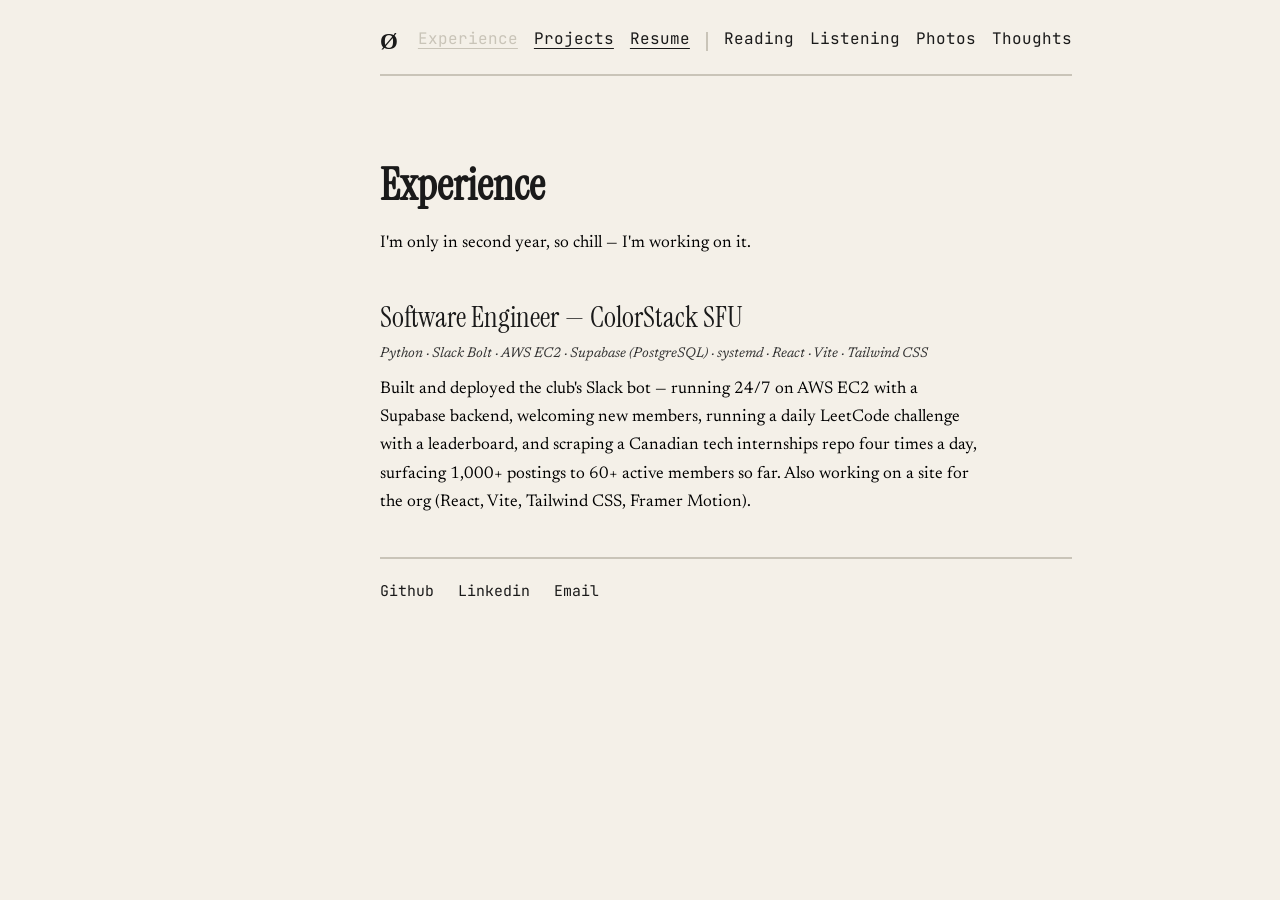
==== experience.html @ ca570e71 "Add Email link to footer on every page Co-Authored-By: Claude Opus 5.5 <noreply@anthropic.com>" ====
<!DOCTYPE html>
<html lang="en">
<head>
<meta charset="UTF-8">
<meta name="viewport" content="width=device-width, initial-scale=1.0">
<meta name="robots" content="noindex, nofollow, noimageindex">
<title>Portfolio</title>
<link rel="preconnect" href="https://fonts.googleapis.com">
<link rel="preconnect" href="https://fonts.gstatic.com" crossorigin>
<link href="https://fonts.googleapis.com/css2?family=JetBrains+Mono:wght@400;500&family=Instrument+Serif:wght@400;700&family=Newsreader:wght@400;500;700&display=swap" rel="stylesheet">
<link rel="icon" href="favicon.svg" type="image/svg+xml">
<link rel="stylesheet" href="style.css">
</head>
<body>

<nav class="navbar">
  <a href="index.html" class="badge">&Oslash;</a>
  <ul class="nav-links">
    <li><a href="experience.html" class="underlined is-current">Experience</a></li>
    <li><a href="projects.html" class="underlined">Projects</a></li>
    <li><a href="resume.pdf"  target="_blank" class="underlined" rel="noopener noreferrer">Resume</a></li>
    <li class="separator" aria-hidden="true"></li>
    <li><a href="reading.html">Reading</a></li>
    <li><a href="listening.html">Listening</a></li>
    <li><a href="photos.html">Photos</a></li>
    <li><a href="thoughts.html">Thoughts</a></li>
  </ul>
  <div class="divider"></div>
</nav>

<div class="projects-content">
  <h1 class="reading-title">Experience</h1>
  <p class="reading-body">I'm only in second year, so chill &mdash; I'm working on it.</p>

  <div class="project-list">
    <div class="project-item">
      <h2 class="project-title">Software Engineer &mdash; ColorStack SFU</h2>
      <p class="reading-body"><em>Python &middot; Slack Bolt &middot; AWS EC2 &middot; Supabase (PostgreSQL) &middot; systemd &middot; React &middot; Vite &middot; Tailwind CSS</em></p>
      <p class="reading-body">Built and deployed the club's Slack bot &mdash; running 24/7 on AWS EC2 with a Supabase backend, welcoming new members, running a daily LeetCode challenge with a leaderboard, and scraping a Canadian tech internships repo four times a day, surfacing 1,000+ postings to 60+ active members so far. Also working on a site for the org (React, Vite, Tailwind CSS, Framer Motion).</p>
    </div>
  </div>
</div>

<div class="content-divider"></div>

<div class="social-links">
  <a href="https://github.com/Olisaemeka-Paul-Ani" target="_blank" rel="noopener noreferrer" class="social-link">Github</a>
  <a href="https://www.linkedin.com/in/olisaemeka-paul-ani" target="_blank" rel="noopener noreferrer" class="social-link">Linkedin</a>
  <a href="mailto:ani@olisa.dev" class="social-link">Email</a>
</div>

<script>
  function syncContentDivider() {
    var topDivider = document.querySelector(".navbar .divider");
    var bottomDivider = document.querySelector(".content-divider");
    if (!topDivider || !bottomDivider) return;
    var rect = topDivider.getBoundingClientRect();
    bottomDivider.style.marginLeft = rect.left + "px";
    bottomDivider.style.width = rect.width + "px";
  }
  window.addEventListener("load", syncContentDivider);
  window.addEventListener("resize", syncContentDivider);
</script>

</body>
</html>
---- style.css ----
* {
  box-sizing: border-box;
}

html, body {
  margin: 0;
  padding: 0;
}

body {
  background-color: #F4F0E8;
  min-height: 100vh;
}

.navbar {
  display: grid;
  grid-template-columns: 1fr auto 1fr;
  align-items: center;
  column-gap: 20px;
  padding: 28px 40px 0;
}

.badge {
  grid-column: 1;
  padding-left: 340px;
  grid-row: 1;
  justify-self: start;
  color: rgb(26, 26, 26);
  font-size: 23px;
  font-weight: 600;
  cursor: pointer;
  line-height: 1;
  text-decoration: none;
}

.badge.is-current {
  color: #C9C4B8;
}

.badge:hover {
  background: linear-gradient(90deg, rgb(26, 26, 26) 0%, #C9C4B8 45%, #F4F0E8 50%, #C9C4B8 55%, rgb(26, 26, 26) 100%);
  background-size: 250% auto;
  color: transparent;
  background-clip: text;
  -webkit-background-clip: text;
  -webkit-text-fill-color: transparent;
  animation: badge-glimmer 0.8s ease-in-out 1;
}

@keyframes badge-glimmer {
  0% { background-position: 150% center; }
  100% { background-position: -50% center; }
}

.nav-links {
  grid-column: 2;
  grid-row: 1;
  display: flex;
  align-items: center;
  column-gap: 16px;
  list-style: none;
  margin: 0;
  padding: 0;
}

.nav-links li {
  display: flex;
  align-items: center;
}

.nav-links a {
  position: relative;
  display: block;
  cursor: pointer;
  font-family: "JetBrains Mono", ui-monospace, SFMono-Regular, Menlo, Monaco, Consolas, monospace;
  font-size: 15.9375px;
  height: 26.2875px;
  color: rgb(26, 26, 26);
  text-decoration-line: none;
  text-decoration-thickness: 1px;
  text-underline-offset: 4px;
}

.nav-links a.underlined {
  text-decoration-line: underline;
}

.nav-links a.is-current {
  color: #C9C4B8;
}

.nav-links a:hover {
  background: linear-gradient(90deg, rgb(26, 26, 26) 0%, #C9C4B8 45%, #F4F0E8 50%, #C9C4B8 55%, rgb(26, 26, 26) 100%);
  background-size: 250% auto;
  color: transparent;
  background-clip: text;
  -webkit-background-clip: text;
  -webkit-text-fill-color: transparent;
  animation: badge-glimmer 0.8s ease-in-out 1;
}

.nav-links a:not(.underlined)::after {
  content: "";
  position: absolute;
  left: 0;
  bottom: 4px;
  width: 0%;
  height: 1px;
  background-color: rgb(26, 26, 26);
  transition: width 0.35s ease;
}

.nav-links a:not(.underlined):hover::after {
  width: 100%;
}

.separator {
  width: 2px;
  height: 19px;
  background-color: #C9C4B8;
}

.divider {
  grid-column: 1 / 3;
  grid-row: 2;
  height: 2px;
  background-color: #C9C4B8;
  margin-top: 20px;
  margin-left: 340px;
  width: calc(100% - 340px);
}

.reading-content {
  margin-top: 80px;
  margin-left: 380px;
}

.home-content {
  margin-top: 80px;
  margin-left: 380px;
}

.home-title {
  align-items: flex-end;
  box-sizing: border-box;
  color: rgb(26, 26, 26);
  color-scheme: light;
  column-gap: 10.2px;
  display: flex;
  flex-wrap: wrap;
  font-family: "Instrument Serif", Newsreader, ui-serif, Georgia, Cambria, "Times New Roman", Times, serif;
  font-size: 44.2px;
  font-weight: 700;
  margin: 0;
  cursor: pointer;
}

.home-ipa {
  margin-top: 8px;
  box-sizing: border-box;
  color: rgb(50, 50, 50);
  color-scheme: light;
  display: block;
  font-family: "JetBrains Mono", ui-monospace, SFMono-Regular, Menlo, Monaco, Consolas, monospace;
  font-size: 12px;
  height: auto;
  letter-spacing: -0.159375px;
  line-height: 17px;
  margin-bottom: 5.95px;
}

.home-meta .home-ipa + .home-ipa {
  margin-top: 8px;
}

.home-content .reading-subtitle {
  margin-top: 50px;
}

.home-content .reading-body {
  margin-top: 12px;
}

.sfu-inline {
  display: inline-flex;
  align-items: center;
}

.sfu-logo {
  height: 17px;
  width: auto;
  margin-left: 6px;
  position: relative;
  top: -3px;
}

.glossary-section {
  margin-top: 40px;
}

.glossary-title {
  font-family: Newsreader, ui-serif, Georgia, Cambria, "Times New Roman", Times, serif;
  font-size: 17px;
  line-height: 28.05px;
  color: rgb(26, 26, 26);
  font-weight: 700;
  margin: 0;
}

.home-title:hover {
  background: linear-gradient(90deg, rgb(26, 26, 26) 0%, #C9C4B8 45%, #F4F0E8 50%, #C9C4B8 55%, rgb(26, 26, 26) 100%);
  background-size: 250% auto;
  color: transparent;
  background-clip: text;
  -webkit-background-clip: text;
  -webkit-text-fill-color: transparent;
  animation: badge-glimmer 0.8s ease-in-out 1;
}

.reading-title {
  font-family: "Instrument Serif", Newsreader, ui-serif, Georgia;
  font-size: 44.4px;
  font-weight: 700;
  color: rgb(26, 26, 26);
  margin: 0 0 16px;
}

.reading-subtitle {
  box-sizing: border-box;
  color: rgb(26, 26, 26);
  color-scheme: light;
  display: block;
  font-family: Newsreader, ui-serif, Georgia, Cambria, "Times New Roman", Times, serif;
  font-size: 17px;
  min-height: 28.05px;
  line-height: 28.05px;
  margin: 0 0 16px;
}

.reading-body {
  font-family: Newsreader, ui-serif, Georgia, Cambria, "Times New Roman", Times, serif;
  font-size: 17px;
  line-height: 28.05px;
  color: black;
  margin: 0;
  max-width: 600px;
}

.now-section {
  margin-top: 80px;
  margin-left: 380px;
}

.now-title {
  display: block;
  color: rgb(26, 26, 26);
  color-scheme: light;
  font-family: "Instrument Serif", Newsreader, ui-serif, Georgia, Cambria, "Times New Roman", Times, serif;
  font-size: 28.9px;
  font-weight: 400;
  margin: 0 0 16px;
}

.reading-item {
  display: flex;
  align-items: flex-start;
  column-gap: 10px;
}

.reading-item + .reading-item {
  margin-top: 16px;
}

.content-divider {
  height: 2px;
  background-color: #C9C4B8;
  margin-top: 40px;
  margin-left: 380px;
  width: calc(100% - 380px - 40px);
}

.reading-item .bullet {
  flex-shrink: 0;
  font-family: Newsreader, ui-serif, Georgia, Cambria, "Times New Roman", Times, serif;
  font-size: 17px;
  line-height: 28.05px;
  color: black;
}

.reading-item .reading-body {
  flex: 1;
}

.reading-body a {
  color: rgb(26, 26, 26);
  text-decoration-line: underline;
  text-decoration-thickness: 1px;
  text-underline-offset: 3px;
}

.reading-body a:hover {
  color: #C9C4B8;
}

.glimmer-link:hover {
  background: linear-gradient(90deg, rgb(26, 26, 26) 0%, #C9C4B8 45%, #F4F0E8 50%, #C9C4B8 55%, rgb(26, 26, 26) 100%);
  background-size: 250% auto;
  color: transparent;
  background-clip: text;
  -webkit-background-clip: text;
  -webkit-text-fill-color: transparent;
  animation: badge-glimmer 0.8s ease-in-out 1;
}

.glossary-section .reading-item {
  align-items: center;
}

.glossary-section .reading-item + .reading-item {
  margin-top: 3px;
}

.glossary-bullet {
  flex-shrink: 0;
  font-family: Newsreader, ui-serif, Georgia, Cambria, "Times New Roman", Times, serif;
  font-size: 17px;
  line-height: 28.05px;
  color: rgb(50, 50, 50);
  position: relative;
  top: -2px;
}

.social-links {
  margin-top: 20px;
  margin-left: 380px;
  margin-bottom: 20px;
}

.social-link {
  color: rgb(26, 26, 26);
  color-scheme: light;
  cursor: pointer;
  display: inline;
  font-family: "JetBrains Mono", ui-monospace, SFMono-Regular, Menlo, Monaco, Consolas, monospace;
  font-size: 14.875px;
  height: auto;
  line-height: 24.5438px;
  margin-right: 20px;
  text-decoration: none;
}

.social-link:hover {
  background: linear-gradient(90deg, rgb(26, 26, 26) 0%, #C9C4B8 45%, #F4F0E8 50%, #C9C4B8 55%, rgb(26, 26, 26) 100%);
  background-size: 250% auto;
  color: transparent;
  background-clip: text;
  -webkit-background-clip: text;
  -webkit-text-fill-color: transparent;
  animation: badge-glimmer 0.8s ease-in-out 1;
}

.listening-content {
  margin-top: 80px;
  margin-left: 380px;
}

.projects-content {
  margin-top: 80px;
  margin-left: 380px;
}

.project-list {
  margin-top: 40px;
}

.project-item {
  max-width: 640px;
}

.project-item + .project-item {
  margin-top: 40px;
}

.project-title {
  display: block;
  font-family: "Instrument Serif", Newsreader, ui-serif, Georgia, Cambria, "Times New Roman", Times, serif;
  font-size: 28.9px;
  font-weight: 400;
  color: rgb(26, 26, 26);
  margin: 0 0 4px;
}

.project-status {
  font-family: "JetBrains Mono", ui-monospace, SFMono-Regular, Menlo, Monaco, Consolas, monospace;
  font-size: 14px;
  font-weight: 500;
  color: rgb(26, 26, 26);
  margin-left: 10px;
  text-decoration-line: underline;
  text-decoration-thickness: 1px;
  text-underline-offset: 3px;
  cursor: pointer;
}

.project-item .reading-body {
  margin-top: 0;
}

.project-item .reading-body + .reading-body {
  margin-top: 8px;
}

.project-item .reading-body em {
  font-size: 14px;
  color: rgb(50, 50, 50);
}

.cover-grid {
  display: grid;
  grid-template-columns: repeat(4, 1fr);
  gap: 24px;
  max-width: 700px;
  margin-top: 32px;
}

@media (max-width: 900px) {
  .cover-grid { grid-template-columns: repeat(3, 1fr); }
}

@media (max-width: 650px) {
  .cover-grid { grid-template-columns: repeat(2, 1fr); }
}

@media (max-width: 400px) {
  .cover-grid { grid-template-columns: repeat(1, 1fr); }
}

.cover-item {
  min-width: 0;
}

.cover-item img {
  display: block;
  width: 100%;
  aspect-ratio: 1 / 1;
  object-fit: cover;
  transition: transform 0.25s ease;
}

.cover-item:hover img {
  transform: translateY(-6px);
}

.cover-title {
  box-sizing: border-box;
  color: rgb(26, 26, 26);
  color-scheme: light;
  display: block;
  font-family: "JetBrains Mono", ui-monospace, SFMono-Regular, Menlo, Monaco, Consolas, monospace;
  font-size: 13.8125px;
  height: 18.6375px;
  line-height: 18.6469px;
  margin-top: 8px;
  overflow: hidden;
  white-space: nowrap;
  text-overflow: ellipsis;
}

.cover-artist {
  box-sizing: border-box;
  color: rgb(90, 90, 90);
  color-scheme: light;
  display: block;
  font-family: "JetBrains Mono", ui-monospace, SFMono-Regular, Menlo, Monaco, Consolas, monospace;
  font-size: 13.8125px;
  height: 37.275px;
  margin-top: 2px;
  overflow: hidden;
  white-space: nowrap;
  text-overflow: ellipsis;
}

.photos-content {
  margin-top: 80px;
  margin-left: 380px;
  margin-right: 40px;
}

.photo-grid {
  column-count: 3;
  column-gap: 20px;
  max-width: 700px;
  margin-top: 32px;
}

.photo-item {
  break-inside: avoid;
  margin-bottom: 20px;
  cursor: pointer;
  overflow: hidden;
}

.photo-item img {
  display: block;
  width: 100%;
  height: auto;
  transition: transform 0.25s ease, opacity 0.25s ease;
}

.photo-item:hover img {
  transform: translateY(-4px);
  opacity: 0.9;
}

@media (max-width: 1100px) {
  .photo-grid { column-count: 2; }
}

@media (max-width: 700px) {
  .photo-grid { column-count: 1; }
}

.lightbox {
  position: fixed;
  inset: 0;
  display: flex;
  align-items: center;
  justify-content: center;
  background: rgba(244, 240, 232, 0.88);
  backdrop-filter: blur(0px);
  -webkit-backdrop-filter: blur(0px);
  opacity: 0;
  visibility: hidden;
  transition: opacity 0.3s ease, backdrop-filter 0.3s ease;
  z-index: 1000;
}

.lightbox.is-open {
  opacity: 1;
  visibility: visible;
  backdrop-filter: blur(18px);
  -webkit-backdrop-filter: blur(18px);
}

.lightbox-image {
  max-width: min(80vw, 900px);
  max-height: 78vh;
  object-fit: contain;
  background: #fff;
  box-shadow: 0 20px 60px rgba(0, 0, 0, 0.25);
  transform: scale(0.92);
  opacity: 0;
  transition: transform 0.35s ease, opacity 0.35s ease;
}

.lightbox.is-open .lightbox-image {
  transform: scale(1);
  opacity: 1;
}

.lightbox-image.is-flipping {
  animation: lightbox-flip 0.4s ease;
}

@keyframes lightbox-flip {
  0% { transform: scale(1) rotateY(0deg); opacity: 1; }
  45% { transform: scale(0.96) rotateY(90deg); opacity: 0.2; }
  55% { transform: scale(0.96) rotateY(-90deg); opacity: 0.2; }
  100% { transform: scale(1) rotateY(0deg); opacity: 1; }
}

.lightbox-caption {
  position: absolute;
  bottom: 48px;
  left: 50%;
  transform: translateX(-50%);
  font-family: "JetBrains Mono", ui-monospace, SFMono-Regular, Menlo, Monaco, Consolas, monospace;
  font-size: 13.8125px;
  color: rgb(26, 26, 26);
  background: rgba(244, 240, 232, 0.85);
  padding: 6px 14px;
  max-width: 80vw;
  text-align: center;
}

.lightbox-close,
.lightbox-prev,
.lightbox-next {
  position: absolute;
  background: none;
  border: none;
  cursor: pointer;
  color: rgb(26, 26, 26);
  font-family: "Instrument Serif", Newsreader, ui-serif, Georgia;
  line-height: 1;
  padding: 12px;
}

.lightbox-close:hover,
.lightbox-prev:hover,
.lightbox-next:hover {
  color: #C9C4B8;
}

.lightbox-close {
  top: 24px;
  right: 32px;
  font-size: 28px;
}

.lightbox-prev {
  left: 24px;
  top: 50%;
  transform: translateY(-50%);
  font-size: 40px;
}

.lightbox-next {
  right: 24px;
  top: 50%;
  transform: translateY(-50%);
  font-size: 40px;
}

@media (max-width: 1100px) {
  .navbar {
    padding: 28px clamp(16px, 4vw, 40px) 0;
  }

  .badge {
    padding-left: clamp(20px, 20vw, 340px);
  }

  .divider {
    margin-left: clamp(20px, 20vw, 340px);
    width: calc(100% - clamp(20px, 20vw, 340px));
  }

  .nav-links a {
    font-size: clamp(11px, 1.6vw, 15.9375px);
  }

  .content-divider {
    margin-left: clamp(20px, 20vw, 340px);
    width: calc(100% - clamp(20px, 20vw, 340px) - 40px);
  }

  .home-title {
    font-size: clamp(28px, 8vw, 44.2px);
  }

  .reading-title {
    font-size: clamp(28px, 8vw, 44.4px);
  }

  .reading-content,
  .home-content,
  .now-section,
  .listening-content,
  .photos-content,
  .projects-content,
  .social-links {
    margin-left: calc(clamp(16px, 4vw, 40px) + clamp(20px, 20vw, 340px));
  }

  .photos-content,
  .listening-content {
    margin-right: 20px;
  }
}
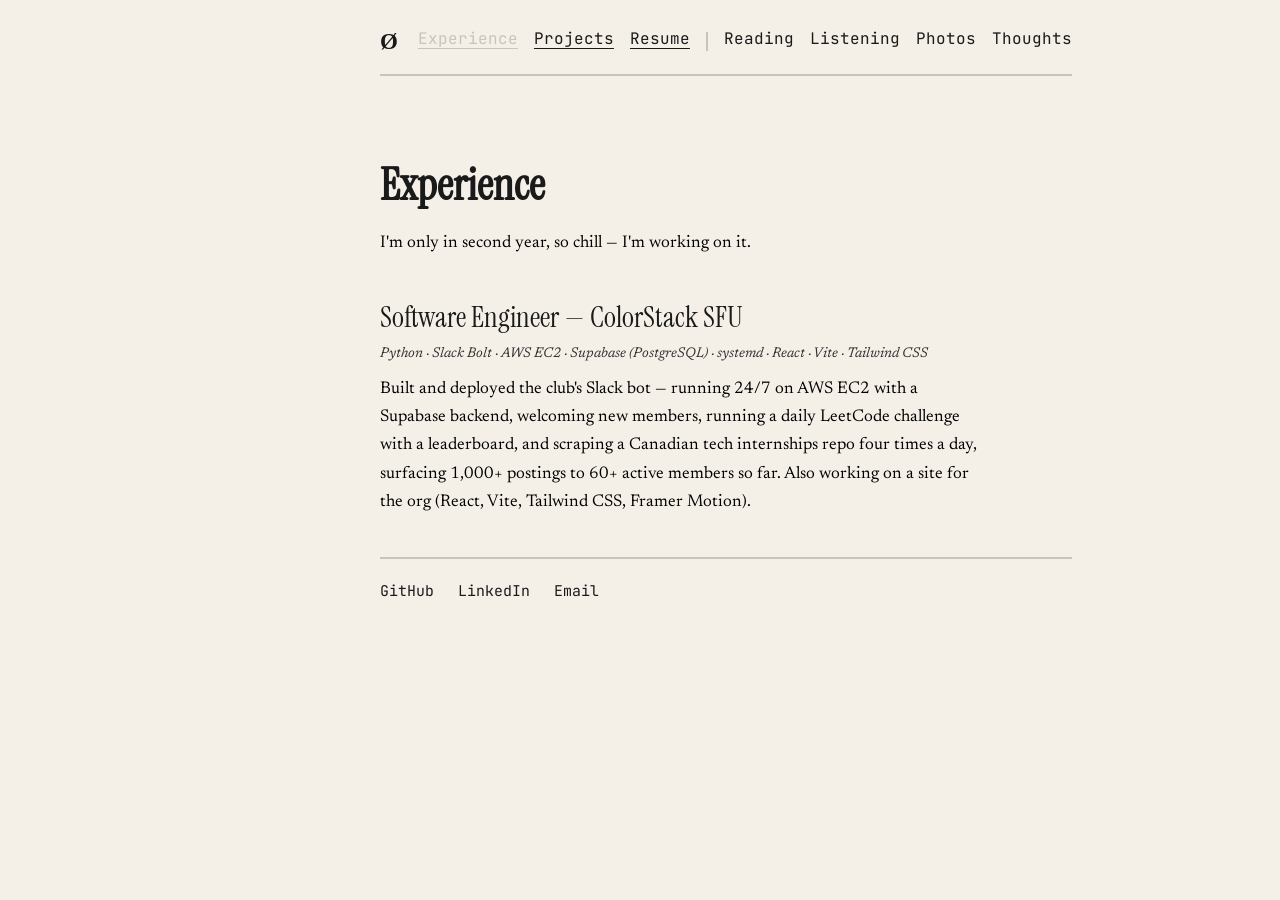
==== commit d63b292f: "Correct GitHub and LinkedIn capitalization Co-Authored-By: Claude Opus 5.5 <noreply@anthropic.com>" ====
--- a/experience.html
+++ b/experience.html
@@ -4,12 +4,12 @@
 <meta charset="UTF-8">
 <meta name="viewport" content="width=device-width, initial-scale=1.0">
 <meta name="robots" content="noindex, nofollow, noimageindex">
-<title>Portfolio</title>
+<title>Experience — Olisaemeka Paul Ani</title>
 <link rel="preconnect" href="https://fonts.googleapis.com">
 <link rel="preconnect" href="https://fonts.gstatic.com" crossorigin>
 <link href="https://fonts.googleapis.com/css2?family=JetBrains+Mono:wght@400;500&family=Instrument+Serif:wght@400;700&family=Newsreader:wght@400;500;700&display=swap" rel="stylesheet">
 <link rel="icon" href="favicon.svg" type="image/svg+xml">
-<link rel="stylesheet" href="style.css">
+<link rel="stylesheet" href="style.css?v=2">
 </head>
 <body>
 
@@ -44,8 +44,8 @@
 <div class="content-divider"></div>
 
 <div class="social-links">
-  <a href="https://github.com/Olisaemeka-Paul-Ani" target="_blank" rel="noopener noreferrer" class="social-link">Github</a>
-  <a href="https://www.linkedin.com/in/olisaemeka-paul-ani" target="_blank" rel="noopener noreferrer" class="social-link">Linkedin</a>
+  <a href="https://github.com/Olisaemeka-Paul-Ani" target="_blank" rel="noopener noreferrer" class="social-link">GitHub</a>
+  <a href="https://www.linkedin.com/in/olisaemeka-paul-ani" target="_blank" rel="noopener noreferrer" class="social-link">LinkedIn</a>
   <a href="mailto:ani@olisa.dev" class="social-link">Email</a>
 </div>
 
--- a/style.css
+++ b/style.css
@@ -313,7 +313,11 @@
 }
 
 .glossary-section .reading-item {
-  align-items: center;
+  align-items: baseline;
+}
+
+.reading-item {
+  align-items: baseline;
 }
 
 .glossary-section .reading-item + .reading-item {
@@ -326,8 +330,6 @@
   font-size: 17px;
   line-height: 28.05px;
   color: rgb(50, 50, 50);
-  position: relative;
-  top: -2px;
 }
 
 .social-links {
@@ -668,3 +670,112 @@
     margin-right: 20px;
   }
 }
+
+/* Mobile layout: only applies to small screens, desktop is unaffected */
+@media (max-width: 700px) {
+  .navbar {
+    grid-template-columns: 1fr;
+    row-gap: 14px;
+    padding: 24px 20px 0;
+  }
+
+  .badge {
+    grid-column: 1;
+    grid-row: 1;
+    padding-left: 0;
+  }
+
+  .nav-links {
+    grid-column: 1;
+    grid-row: 2;
+    flex-wrap: wrap;
+    column-gap: 14px;
+    row-gap: 8px;
+  }
+
+  .nav-links a {
+    font-size: 14px;
+    height: auto;
+    line-height: 22px;
+  }
+
+  .separator {
+    height: 16px;
+  }
+
+  .divider {
+    grid-column: 1;
+    grid-row: 3;
+    margin-top: 6px;
+    margin-left: 0;
+    width: 100%;
+  }
+
+  .reading-content,
+  .home-content,
+  .now-section,
+  .listening-content,
+  .photos-content,
+  .projects-content,
+  .social-links {
+    margin-left: 20px;
+    margin-right: 20px;
+  }
+
+  .reading-content,
+  .home-content,
+  .listening-content,
+  .photos-content,
+  .projects-content {
+    margin-top: 48px;
+  }
+
+  .now-section {
+    margin-top: 48px;
+  }
+
+  .content-divider {
+    margin-left: 20px;
+    width: calc(100% - 40px);
+  }
+
+  .reading-body,
+  .project-item {
+    max-width: none;
+  }
+
+  .sfu-inline {
+    display: inline;
+  }
+
+  .sfu-logo {
+    vertical-align: middle;
+    top: -2px;
+  }
+
+  .project-status {
+    display: inline-block;
+    margin-left: 6px;
+  }
+
+  .social-link {
+    display: inline-block;
+  }
+
+  .lightbox-image {
+    max-width: 92vw;
+  }
+
+  .lightbox-close {
+    top: 12px;
+    right: 12px;
+  }
+
+  .lightbox-prev {
+    left: 4px;
+  }
+
+  .lightbox-next {
+    right: 4px;
+  }
+}
